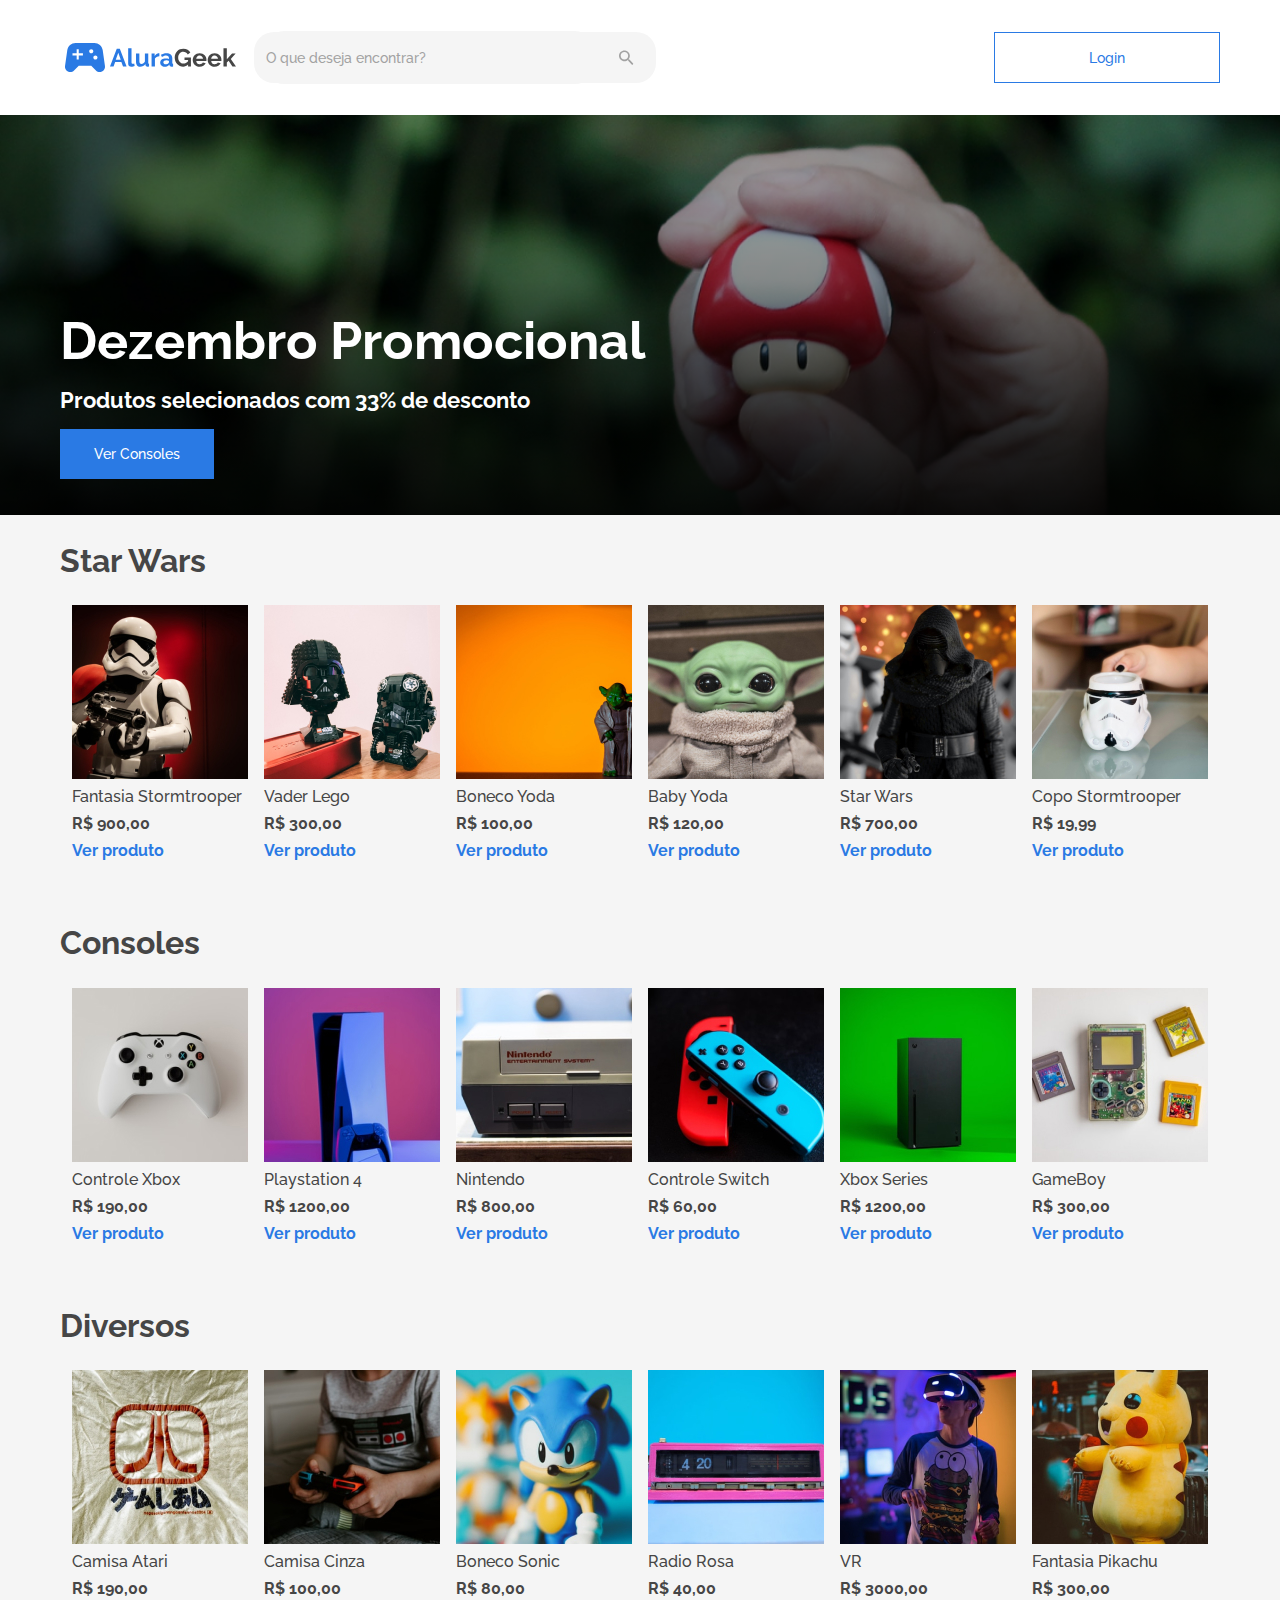
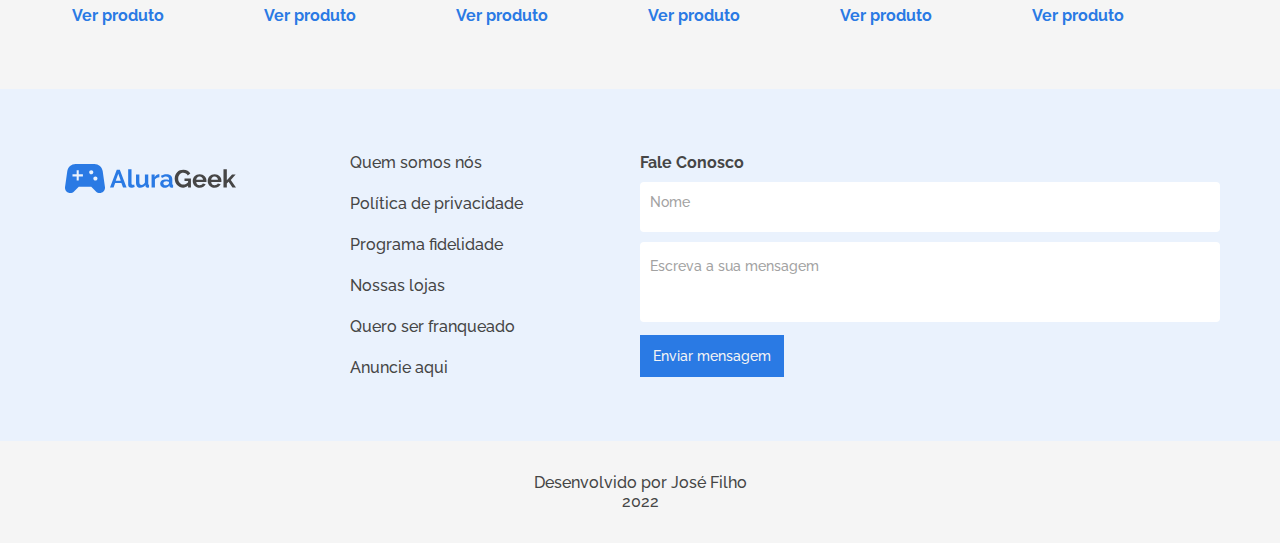
==== index.html @ 1b1ad62b "Add files via upload" ====
<!DOCTYPE html>
<html lang="pt-br">

<head>
  <meta charset="UTF-8">
  <meta http-equiv="X-UA-Compatible" content="IE=edge">
  <meta name="viewport" content="width=device-width, initial-scale=1.0">
  <link rel="preconnect" href="https://fonts.googleapis.com">
  <link rel="preconnect" href="https://fonts.gstatic.com" crossorigin>
  <link href="https://fonts.googleapis.com/css2?family=Raleway:wght@400;500;600;700&display=swap" rel="stylesheet">
  <title>AluraGeek</title>
  <link rel="stylesheet" href="./css/style.css">

</head>

<body class="">
  <header class="header-bg">
    <div class="header container">
      <div>
        <img src="./assets/Logo.svg" alt="">
        <div class="pesquisa">
          <input type="text" name="pesquisa" placeholder="O que deseja encontrar?" class="font-p cor-2">
          <button>
            <img src="./assets/icon/search.svg" alt="">
          </button>
        </div>
      </div>
      <a href="./login.html" class="cor-p1 font-p botao-secundario">Login</a>
    </div>
  </header>
  <main class="intro__bg">
    <div class="intro container">
      <div class="intro__conteudo">
        <h1 class="font-xxl">Dezembro Promocional</h1>
        <p class="font-x">Produtos selecionados com 33% de desconto</p>
        <a href="#consoles" class="botao font-p">Ver Consoles</a>
      </div>
    </div>
  </main>
  <section id="starwars">
    <div class="container">
      <h2 class="cor-3 font-xl">Star Wars</h2>
      <ul class="categoria">
        <li class="produto__item">
          <img src="./assets/img/trooper_home.jpg" alt="">
          <div class="produtos__descricao">
            <h3 class="font-g cor-3">Fantasia Stormtrooper</h3>
            <h4 class="font-g-b cor-3">R$ 900,00</h4>
            <a href="./" class="font-g-b cor-p1">Ver produto</a>
          </div>
        </li>
        <li class="produto__item">
          <img src="./assets/img/vader_home.jpg" alt="">
          <div class="produtos__descricao">
            <h3 class="font-g cor-3">Vader Lego</h3>
            <h4 class="font-g-b cor-3">R$ 300,00</h4>
            <a href="./" class="font-g-b cor-p1">Ver produto</a>
          </div>
        </li>
        <li class="produto__item">
          <img src="./assets/img/yoda2_home.jpg" alt="">
          <div class="produtos__descricao">
            <h3 class="font-g cor-3">Boneco Yoda</h3>
            <h4 class="font-g-b cor-3">R$ 100,00</h4>
            <a href="./" class="font-g-b cor-p1">Ver produto</a>
          </div>
        </li>
        <li class="produto__item">
          <img src="./assets/img/yoda_home.jpg" alt="">
          <div class="produtos__descricao">
            <h3 class="font-g cor-3">Baby Yoda</h3>
            <h4 class="font-g-b cor-3">R$ 120,00</h4>
            <a href="./" class="font-g-b cor-p1">Ver produto</a>
          </div>
        </li>
        <li class="produto__item">
          <img src="./assets/img/sw_home.jpg" alt="">
          <div class="produtos__descricao">
            <h3 class="font-g cor-3">Star Wars</h3>
            <h4 class="font-g-b cor-3">R$ 700,00</h4>
            <a href="./" class="font-g-b cor-p1">Ver produto</a>
          </div>
        </li>
        <li class="produto__item">
          <img src="./assets/img/copo.jpg" alt="">
          <div class="produtos__descricao">
            <h3 class="font-g cor-3">Copo Stormtrooper</h3>
            <h4 class="font-g-b cor-3">R$ 19,99</h4>
            <a href="./" class="font-g-b cor-p1">Ver produto</a>
          </div>
        </li>
      </ul>
    </div>
  </section>
  <section id="consoles">
    <div class="container">
      <h2 class="cor-3 font-xl">Consoles</h2>
      <ul class="categoria">
        <li class="produto__item">
          <img src="./assets/img/xbox-home.jpg" alt="">
          <div class="produtos__descricao">
            <h3 class="font-g cor-3">Controle Xbox</h3>
            <h4 class="font-g-b cor-3">R$ 190,00</h4>
            <a href="./" class="font-g-b cor-p1">Ver produto</a>
          </div>
        </li>
        <li class="produto__item">
          <img src="./assets/img/ps4-home.jpg" alt="">
          <div class="produtos__descricao">
            <h3 class="font-g cor-3">Playstation 4</h3>
            <h4 class="font-g-b cor-3">R$ 1200,00</h4>
            <a href="./" class="font-g-b cor-p1">Ver produto</a>
          </div>
        </li>
        <li class="produto__item">
          <img src="./assets/img/nintendo-home.jpg" alt="">
          <div class="produtos__descricao">
            <h3 class="font-g cor-3">Nintendo</h3>
            <h4 class="font-g-b cor-3">R$ 800,00</h4>
            <a href="./" class="font-g-b cor-p1">Ver produto</a>
          </div>
        </li>
        <li class="produto__item">
          <img src="./assets/img/switch-home.jpg" alt="">
          <div class="produtos__descricao">
            <h3 class="font-g cor-3">Controle Switch</h3>
            <h4 class="font-g-b cor-3">R$ 60,00</h4>
            <a href="./" class="font-g-b cor-p1">Ver produto</a>
          </div>
        </li>
        <li class="produto__item">
          <img src="./assets/img/xbox2-home.jpg" alt="">
          <div class="produtos__descricao">
            <h3 class="font-g cor-3">Xbox Series</h3>
            <h4 class="font-g-b cor-3">R$ 1200,00</h4>
            <a href="./" class="font-g-b cor-p1">Ver produto</a>
          </div>
        </li>
        <li class="produto__item">
          <img src="./assets/img/game-home.jpg" alt="">
          <div class="produtos__descricao">
            <h3 class="font-g cor-3">GameBoy</h3>
            <h4 class="font-g-b cor-3">R$ 300,00</h4>
            <a href="./" class="font-g-b cor-p1">Ver produto</a>
          </div>
        </li>
      </ul>
    </div>
  </section>
  <section id="diversos">
    <div class="container">
      <h2 class="cor-3 font-xl">Diversos</h2>
      <ul class="categoria">
        <li class="produto__item">
          <img src="./assets/img/atari-home.jpg" alt="">
          <div class="produtos__descricao">
            <h3 class="font-g cor-3">Camisa Atari</h3>
            <h4 class="font-g-b cor-3">R$ 190,00</h4>
            <a href="./" class="font-g-b cor-p1">Ver produto</a>
          </div>
        </li>
        <li class="produto__item">
          <img src="./assets/img/diverso-home.jpg" alt="">
          <div class="produtos__descricao">
            <h3 class="font-g cor-3">Camisa Cinza</h3>
            <h4 class="font-g-b cor-3">R$ 100,00</h4>
            <a href="./" class="font-g-b cor-p1">Ver produto</a>
          </div>
        </li>
        <li class="produto__item">
          <img src="./assets/img/sonic-home.jpg" alt="">
          <div class="produtos__descricao">
            <h3 class="font-g cor-3">Boneco Sonic</h3>
            <h4 class="font-g-b cor-3">R$ 80,00</h4>
            <a href="./" class="font-g-b cor-p1">Ver produto</a>
          </div>
        </li>
        <li class="produto__item">
          <img src="./assets/img/time-home.jpg" alt="">
          <div class="produtos__descricao">
            <h3 class="font-g cor-3">Radio Rosa</h3>
            <h4 class="font-g-b cor-3">R$ 40,00</h4>
            <a href="./" class="font-g-b cor-p1">Ver produto</a>
          </div>
        </li>
        <li class="produto__item">
          <img src="./assets/img/vr-home.jpg" alt="">
          <div class="produtos__descricao">
            <h3 class="font-g cor-3">VR</h3>
            <h4 class="font-g-b cor-3">R$ 3000,00</h4>
            <a href="./" class="font-g-b cor-p1">Ver produto</a>
          </div>
        </li>
        <li class="produto__item">
          <img src="./assets/img/pikachu-home.jpg" alt="">
          <div class="produtos__descricao">
            <h3 class="font-g cor-3">Fantasia Pikachu</h3>
            <h4 class="font-g-b cor-3">R$ 300,00</h4>
            <a href="./" class="font-g-b cor-p1">Ver produto</a>
          </div>
        </li>
      </ul>
    </div>
  </section>
  <footer>
    <div class="footer-bg">
      <div class="footer container">
        <img src="./assets/Logo.svg" alt="Logo Alura">
        <nav>
          <ul class="font-g cor-3">
            <li><a href="#">Quem somos nós</a></li>
            <li><a href="#">Política de privacidade</a></li>
            <li><a href="#">Programa fidelidade</a></li>
            <li><a href="#">Nossas lojas</a></li>
            <li><a href="#">Quero ser franqueado</a></li>
            <li><a href="./produtos.html">Anuncie aqui</a></li>
          </ul>
        </nav>
        <form action="" class="formulario">
          <p class="font-g-b cor-3">Fale Conosco</p>
          <div>
            <input type="text" class="font-p" required maxlength="50" data-tipo="nome" aria-labelledby="nome">
            <label class="font-p cor-2" id="nome">Nome</label>
            <span class="input-mensagem-erro font-p"></span>
          </div>
          <div class="textarea">
            <textarea type="text" class="font-p" required maxlength="300" aria-labelledby="mensagem" placeholder="Escreva a sua mensagem"></textarea>

            <span class="input-mensagem-erro font-p"></span>
          </div>
          <button type="submit" class="botao botao-form font-p cor-1 ">Enviar mensagem</button>
        </form>
      </div>
    </div>
    <div class="copy font-g cor-3">
      <p class="">Desenvolvido por José Filho</p>
      <p>2022</p>
    </div>
  </footer>
</body>

</html>
---- css/style.css ----
/* global */
@import "./global/global.css";
@import "./global/header.css";
@import "./global/footer.css";

/* utilidades */
@import "./utilidades/tipografia.css";
@import "./utilidades/formulario.css";
@import "./utilidades/componentes.css";
@import "./utilidades/cores.css";

/* homepage */
@import "./home/introducao.css";
@import "./home/produtos.css";

/* login */
@import "./cadastros/form.css";
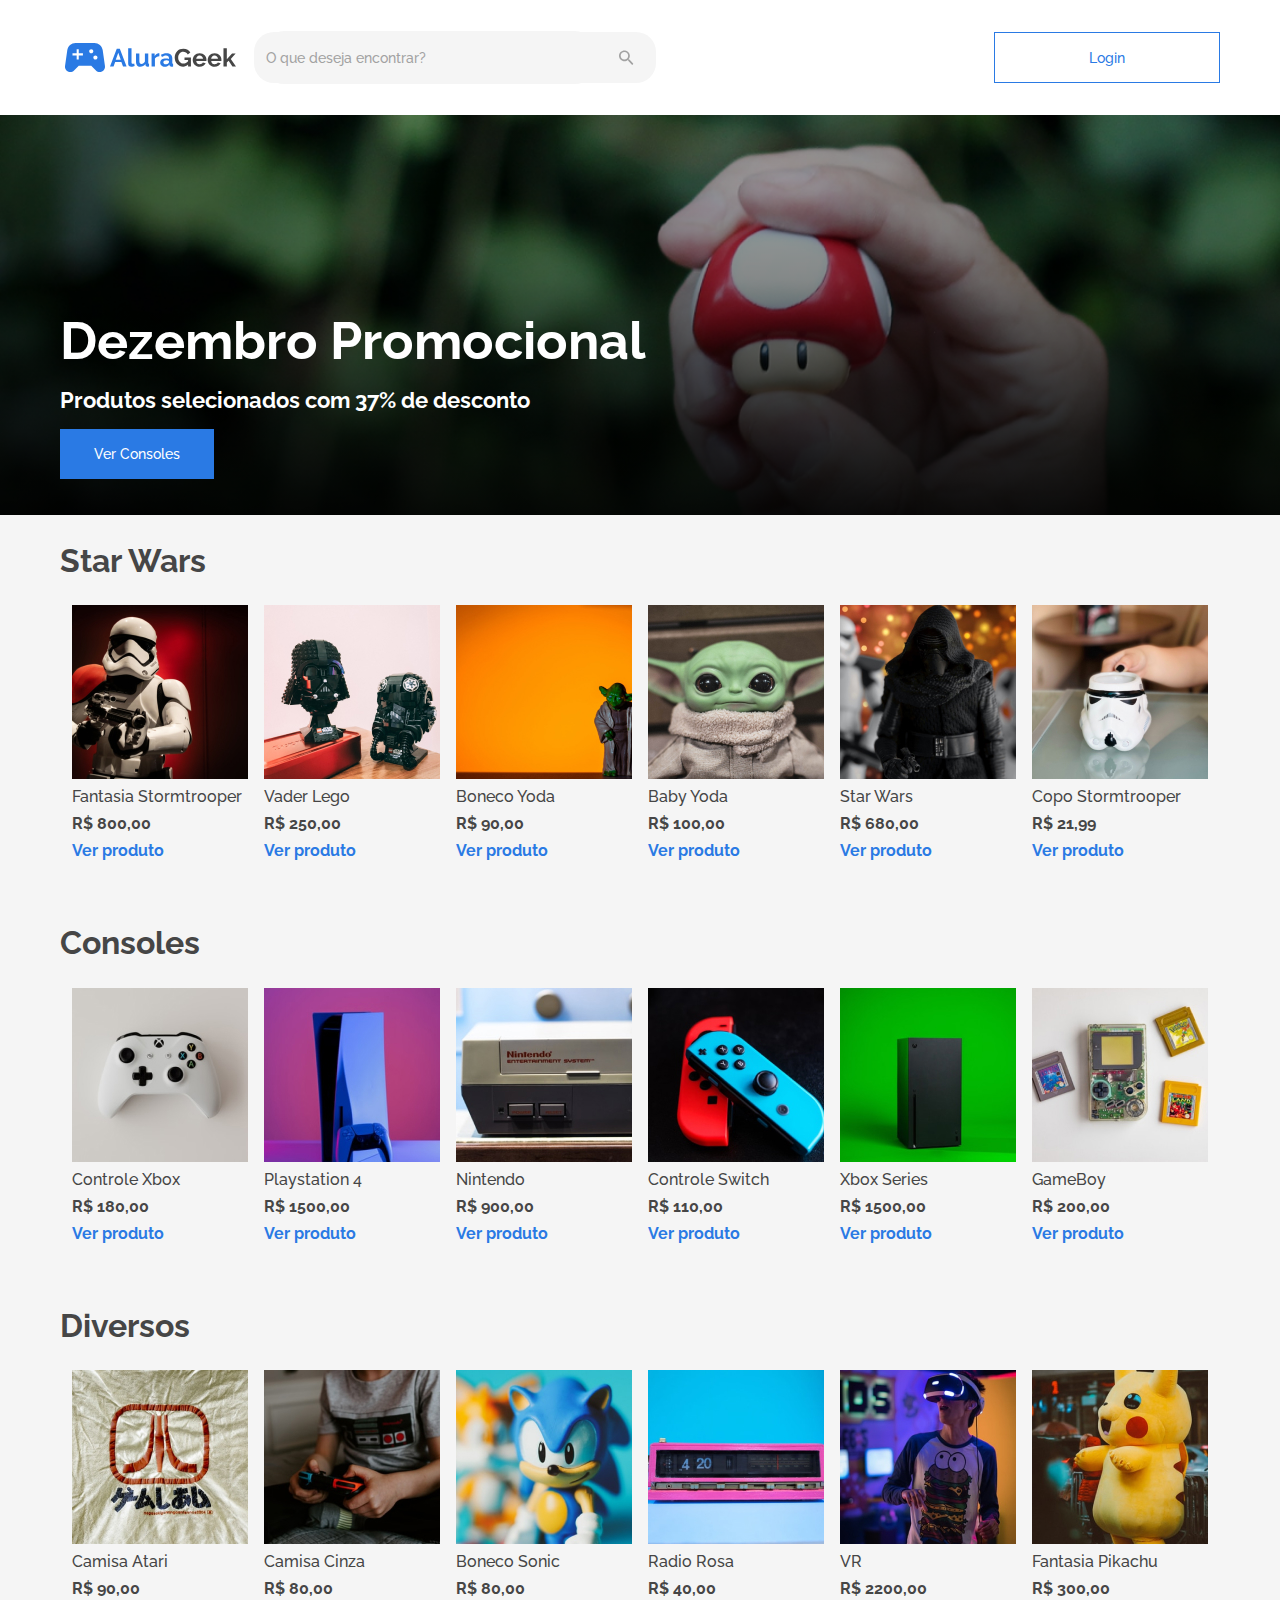
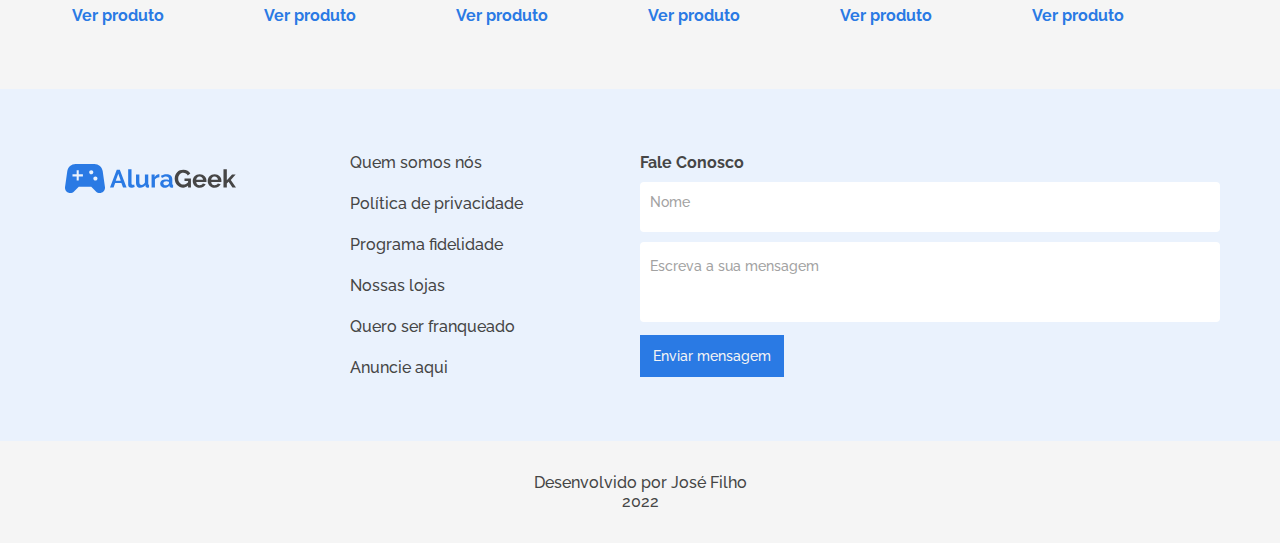
==== commit f3131494: "Update index.html" ====
--- a/index.html
+++ b/index.html
@@ -32,7 +32,7 @@
     <div class="intro container">
       <div class="intro__conteudo">
         <h1 class="font-xxl">Dezembro Promocional</h1>
-        <p class="font-x">Produtos selecionados com 33% de desconto</p>
+        <p class="font-x">Produtos selecionados com 37% de desconto</p>
         <a href="#consoles" class="botao font-p">Ver Consoles</a>
       </div>
     </div>
@@ -45,7 +45,7 @@
           <img src="./assets/img/trooper_home.jpg" alt="">
           <div class="produtos__descricao">
             <h3 class="font-g cor-3">Fantasia Stormtrooper</h3>
-            <h4 class="font-g-b cor-3">R$ 900,00</h4>
+            <h4 class="font-g-b cor-3">R$ 800,00</h4>
             <a href="./" class="font-g-b cor-p1">Ver produto</a>
           </div>
         </li>
@@ -53,7 +53,7 @@
           <img src="./assets/img/vader_home.jpg" alt="">
           <div class="produtos__descricao">
             <h3 class="font-g cor-3">Vader Lego</h3>
-            <h4 class="font-g-b cor-3">R$ 300,00</h4>
+            <h4 class="font-g-b cor-3">R$ 250,00</h4>
             <a href="./" class="font-g-b cor-p1">Ver produto</a>
           </div>
         </li>
@@ -61,23 +61,23 @@
           <img src="./assets/img/yoda2_home.jpg" alt="">
           <div class="produtos__descricao">
             <h3 class="font-g cor-3">Boneco Yoda</h3>
+            <h4 class="font-g-b cor-3">R$ 90,00</h4>
+            <a href="./" class="font-g-b cor-p1">Ver produto</a>
+          </div>
+        </li>
+        <li class="produto__item">
+          <img src="./assets/img/yoda_home.jpg" alt="">
+          <div class="produtos__descricao">
+            <h3 class="font-g cor-3">Baby Yoda</h3>
             <h4 class="font-g-b cor-3">R$ 100,00</h4>
             <a href="./" class="font-g-b cor-p1">Ver produto</a>
           </div>
         </li>
         <li class="produto__item">
-          <img src="./assets/img/yoda_home.jpg" alt="">
-          <div class="produtos__descricao">
-            <h3 class="font-g cor-3">Baby Yoda</h3>
-            <h4 class="font-g-b cor-3">R$ 120,00</h4>
-            <a href="./" class="font-g-b cor-p1">Ver produto</a>
-          </div>
-        </li>
-        <li class="produto__item">
           <img src="./assets/img/sw_home.jpg" alt="">
           <div class="produtos__descricao">
             <h3 class="font-g cor-3">Star Wars</h3>
-            <h4 class="font-g-b cor-3">R$ 700,00</h4>
+            <h4 class="font-g-b cor-3">R$ 680,00</h4>
             <a href="./" class="font-g-b cor-p1">Ver produto</a>
           </div>
         </li>
@@ -85,7 +85,7 @@
           <img src="./assets/img/copo.jpg" alt="">
           <div class="produtos__descricao">
             <h3 class="font-g cor-3">Copo Stormtrooper</h3>
-            <h4 class="font-g-b cor-3">R$ 19,99</h4>
+            <h4 class="font-g-b cor-3">R$ 21,99</h4>
             <a href="./" class="font-g-b cor-p1">Ver produto</a>
           </div>
         </li>
@@ -100,7 +100,7 @@
           <img src="./assets/img/xbox-home.jpg" alt="">
           <div class="produtos__descricao">
             <h3 class="font-g cor-3">Controle Xbox</h3>
-            <h4 class="font-g-b cor-3">R$ 190,00</h4>
+            <h4 class="font-g-b cor-3">R$ 180,00</h4>
             <a href="./" class="font-g-b cor-p1">Ver produto</a>
           </div>
         </li>
@@ -108,7 +108,7 @@
           <img src="./assets/img/ps4-home.jpg" alt="">
           <div class="produtos__descricao">
             <h3 class="font-g cor-3">Playstation 4</h3>
-            <h4 class="font-g-b cor-3">R$ 1200,00</h4>
+            <h4 class="font-g-b cor-3">R$ 1500,00</h4>
             <a href="./" class="font-g-b cor-p1">Ver produto</a>
           </div>
         </li>
@@ -116,7 +116,7 @@
           <img src="./assets/img/nintendo-home.jpg" alt="">
           <div class="produtos__descricao">
             <h3 class="font-g cor-3">Nintendo</h3>
-            <h4 class="font-g-b cor-3">R$ 800,00</h4>
+            <h4 class="font-g-b cor-3">R$ 900,00</h4>
             <a href="./" class="font-g-b cor-p1">Ver produto</a>
           </div>
         </li>
@@ -124,7 +124,7 @@
           <img src="./assets/img/switch-home.jpg" alt="">
           <div class="produtos__descricao">
             <h3 class="font-g cor-3">Controle Switch</h3>
-            <h4 class="font-g-b cor-3">R$ 60,00</h4>
+            <h4 class="font-g-b cor-3">R$ 110,00</h4>
             <a href="./" class="font-g-b cor-p1">Ver produto</a>
           </div>
         </li>
@@ -132,7 +132,7 @@
           <img src="./assets/img/xbox2-home.jpg" alt="">
           <div class="produtos__descricao">
             <h3 class="font-g cor-3">Xbox Series</h3>
-            <h4 class="font-g-b cor-3">R$ 1200,00</h4>
+            <h4 class="font-g-b cor-3">R$ 1500,00</h4>
             <a href="./" class="font-g-b cor-p1">Ver produto</a>
           </div>
         </li>
@@ -140,7 +140,7 @@
           <img src="./assets/img/game-home.jpg" alt="">
           <div class="produtos__descricao">
             <h3 class="font-g cor-3">GameBoy</h3>
-            <h4 class="font-g-b cor-3">R$ 300,00</h4>
+            <h4 class="font-g-b cor-3">R$ 200,00</h4>
             <a href="./" class="font-g-b cor-p1">Ver produto</a>
           </div>
         </li>
@@ -155,7 +155,7 @@
           <img src="./assets/img/atari-home.jpg" alt="">
           <div class="produtos__descricao">
             <h3 class="font-g cor-3">Camisa Atari</h3>
-            <h4 class="font-g-b cor-3">R$ 190,00</h4>
+            <h4 class="font-g-b cor-3">R$ 90,00</h4>
             <a href="./" class="font-g-b cor-p1">Ver produto</a>
           </div>
         </li>
@@ -163,7 +163,7 @@
           <img src="./assets/img/diverso-home.jpg" alt="">
           <div class="produtos__descricao">
             <h3 class="font-g cor-3">Camisa Cinza</h3>
-            <h4 class="font-g-b cor-3">R$ 100,00</h4>
+            <h4 class="font-g-b cor-3">R$ 80,00</h4>
             <a href="./" class="font-g-b cor-p1">Ver produto</a>
           </div>
         </li>
@@ -187,7 +187,7 @@
           <img src="./assets/img/vr-home.jpg" alt="">
           <div class="produtos__descricao">
             <h3 class="font-g cor-3">VR</h3>
-            <h4 class="font-g-b cor-3">R$ 3000,00</h4>
+            <h4 class="font-g-b cor-3">R$ 2200,00</h4>
             <a href="./" class="font-g-b cor-p1">Ver produto</a>
           </div>
         </li>
@@ -239,4 +239,4 @@
   </footer>
 </body>
 
-</html>+</html>
